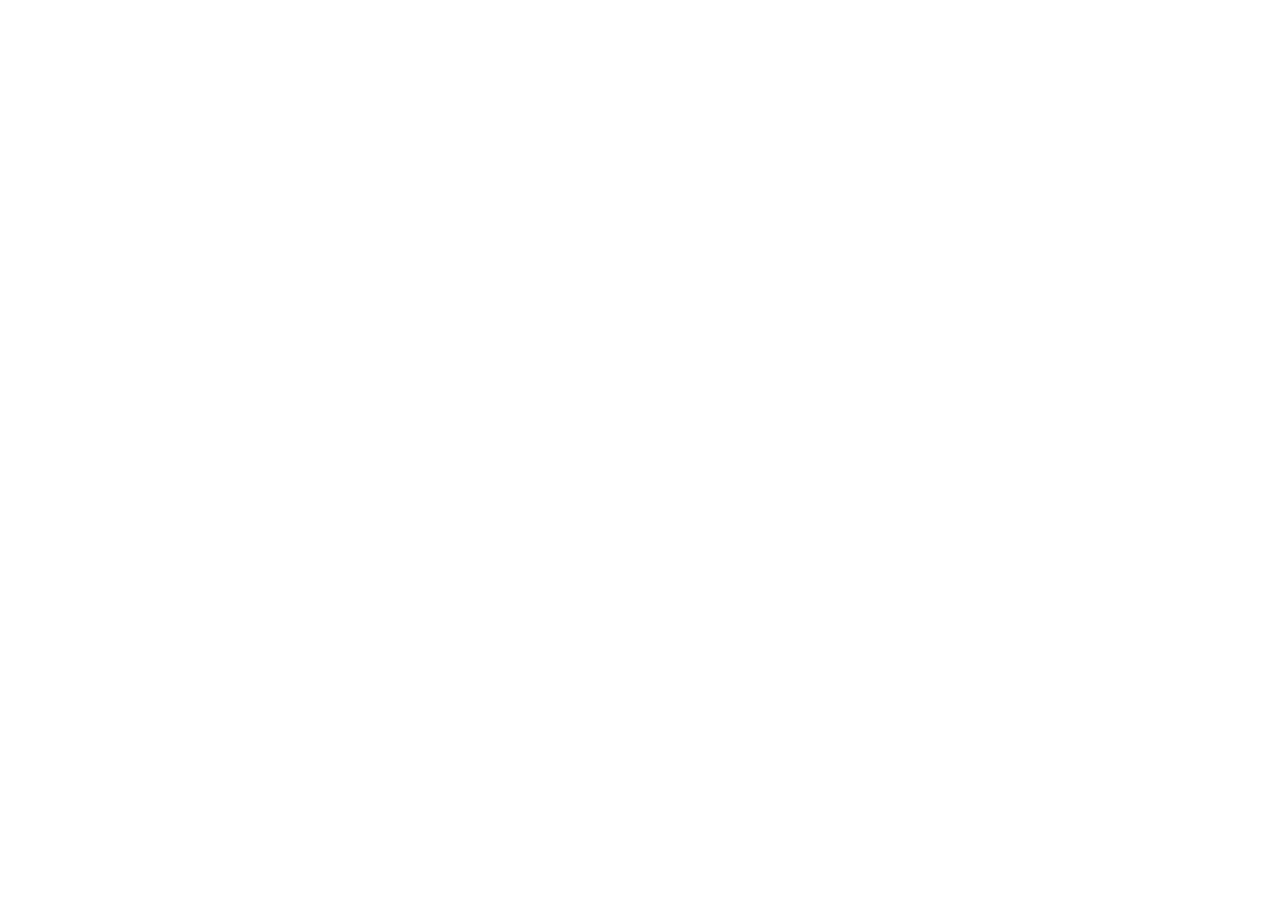
==== pages/bariloche.html @ e5f4a1b4 "se creo la pagina de bariloche" ====
<!DOCTYPE html>
<html lang="en">
<head>
    <meta charset="UTF-8">
    <meta name="viewport" content="width=device-width, initial-scale=1.0">
    <link rel="stylesheet" href="../css/bootstrap.min.css" />
    <link rel="stylesheet" href="../css/style.css" />
    <title>Destinos Turísticos</title>
</head>
<body>
    <main>
        <section class="container" style="width: 90%; max-width: 1200px">

        </section>
    </main>
</body>
</html>
---- css/style.css ----
@import url('https://fonts.googleapis.com/css2?family=Josefin+Sans:ital,wght@0,100..700;1,100..700&display=swap');

* {
    font-family: "Josefin Sans", sans-serif;
    font-optical-sizing: auto;
}

:root {
    --color-principal: #DDA15E;
    --color-acento: #00878A;
    --color-llamado-accion: #E65F19;
    --color-fondo: #FBF7EE;
}

.fondo {
    background-image: url('../img/fondo.png');
    background-size: cover;
    background-position: center;
    background-repeat: no-repeat;
    background-attachment: fixed;
}

.card-glass {
    background-color: rgba(255, 255, 255, 0.93) !important;
    backdrop-filter: blur(8px);
}

.zoom-img {
    transition: transform 0.4s ease-in-out;
}
.zoom-img:hover {
    transform: scale(1.07);
}

.card-hover {
    transition: transform 0.3s cubic-bezier(0.25, 0.8, 0.25, 1), box-shadow 0.3s ease;
}
.card-hover:hover {
    transform: translateY(-5px);
    box-shadow: 0 12px 24px rgba(0, 0, 0, 0.15) !important;
}

.btn[style*="background-color: #008080"]:hover {
    background-color: #e65c00 !important;
}

.ad-hover {
    transition: transform 0.3s ease, filter 0.3s ease;
}
.ad-hover:hover {
    transform: scale(1.03);
    filter: contrast(1.08) brightness(1.03);
}
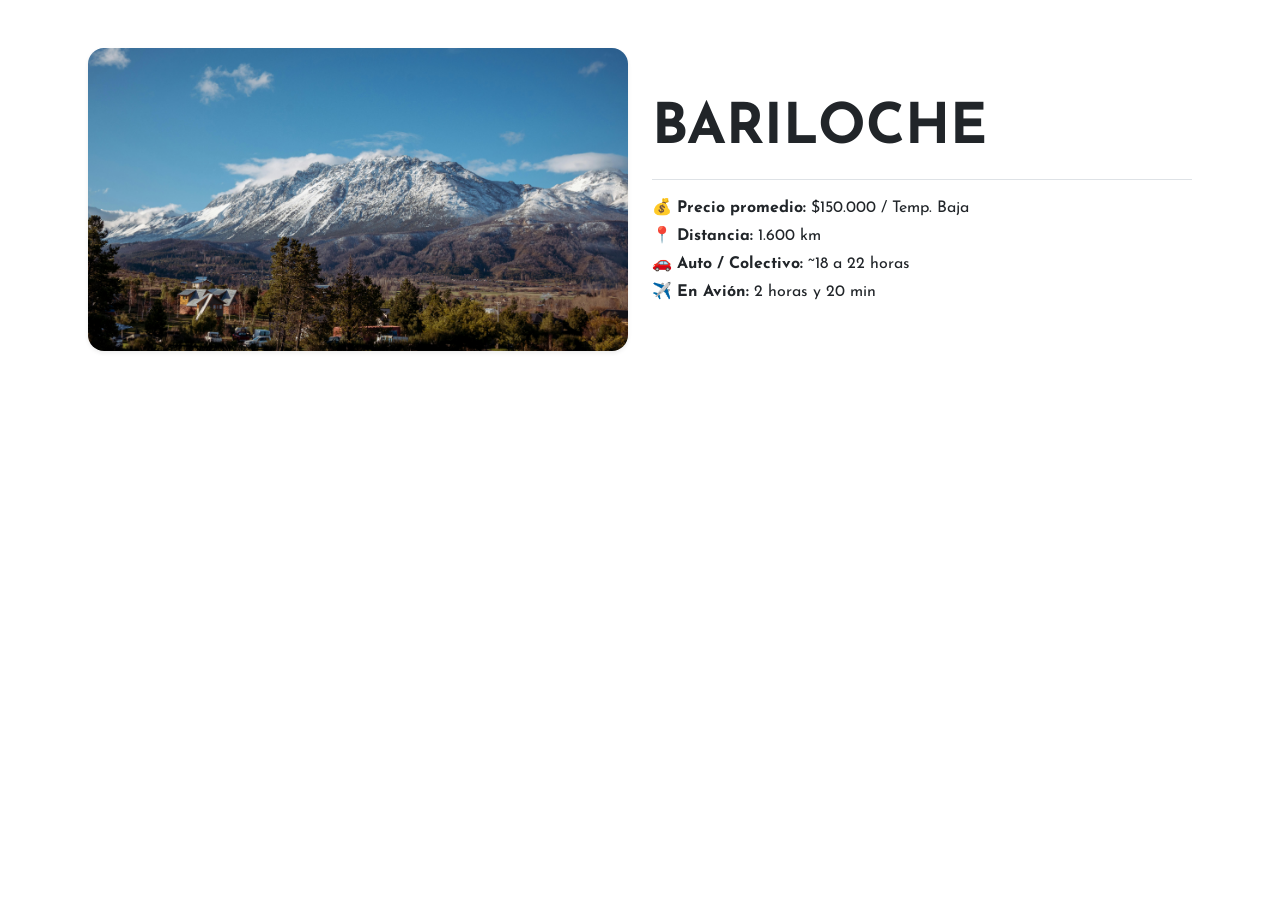
==== commit 061ecf86: "se hizo la seccion con informacion general de bariloche" ====
--- a/pages/bariloche.html
+++ b/pages/bariloche.html
@@ -1,17 +1,40 @@
-<!DOCTYPE html>
+<!doctype html>
 <html lang="en">
-<head>
-    <meta charset="UTF-8">
-    <meta name="viewport" content="width=device-width, initial-scale=1.0">
+  <head>
+    <meta charset="UTF-8" />
+    <meta name="viewport" content="width=device-width, initial-scale=1.0" />
     <link rel="stylesheet" href="../css/bootstrap.min.css" />
     <link rel="stylesheet" href="../css/style.css" />
     <title>Destinos Turísticos</title>
-</head>
-<body>
+  </head>
+  <body>
     <main>
-        <section class="container" style="width: 90%; max-width: 1200px">
-
-        </section>
+      <section class="container" style="width: 90%; max-width: 1200px">
+        <div class="header-box row align-items-center g-4 mx-0 mb-5 mt-4">
+          <div class="col-md-6">
+            <img
+              src="../img/bariloche.jpg.jpeg"
+              alt="Bariloche"
+              class="mockup-img w-100 rounded-4 shadow-sm"
+            />
+          </div>
+          <div class="col-md-6 text-center text-md-start">
+            <h3 class="display-4 fw-bold text-uppercase tracking-wide">
+              Bariloche
+            </h3>
+            <div class="info-datos mt-3 pt-3 border-top">
+              <p class="mb-1">
+                <strong>💰 Precio promedio:</strong> $150.000 / Temp. Baja
+              </p>
+              <p class="mb-1"><strong>📍 Distancia:</strong> 1.600 km</p>
+              <p class="mb-1">
+                <strong>🚗 Auto / Colectivo:</strong> ~18 a 22 horas
+              </p>
+              <p class="mb-0"><strong>✈️ En Avión:</strong> 2 horas y 20 min</p>
+            </div>
+          </div>
+        </div>
+      </section>
     </main>
-</body>
-</html>+  </body>
+</html>
--- a/css/style.css
+++ b/css/style.css
@@ -1,54 +1,64 @@
-@import url('https://fonts.googleapis.com/css2?family=Josefin+Sans:ital,wght@0,100..700;1,100..700&display=swap');
+@import url("https://fonts.googleapis.com/css2?family=Josefin+Sans:ital,wght@0,100..700;1,100..700&display=swap");
 
 * {
-    font-family: "Josefin Sans", sans-serif;
-    font-optical-sizing: auto;
+  font-family: "Josefin Sans", sans-serif;
+  font-optical-sizing: auto;
 }
 
 :root {
-    --color-principal: #DDA15E;
-    --color-acento: #00878A;
-    --color-llamado-accion: #E65F19;
-    --color-fondo: #FBF7EE;
+  --color-principal: #dda15e;
+  --color-acento: #00878a;
+  --color-llamado-accion: #e65f19;
+  --color-fondo: #fbf7ee;
 }
 
 .fondo {
-    background-image: url('../img/fondo.png');
-    background-size: cover;
-    background-position: center;
-    background-repeat: no-repeat;
-    background-attachment: fixed;
+  background-image: url("../img/fondo.png");
+  background-size: cover;
+  background-position: center;
+  background-repeat: no-repeat;
+  background-attachment: fixed;
 }
 
 .card-glass {
-    background-color: rgba(255, 255, 255, 0.93) !important;
-    backdrop-filter: blur(8px);
+  background-color: rgba(255, 255, 255, 0.93) !important;
+  backdrop-filter: blur(8px);
 }
 
 .zoom-img {
-    transition: transform 0.4s ease-in-out;
+  transition: transform 0.4s ease-in-out;
 }
 .zoom-img:hover {
-    transform: scale(1.07);
+  transform: scale(1.07);
 }
 
 .card-hover {
-    transition: transform 0.3s cubic-bezier(0.25, 0.8, 0.25, 1), box-shadow 0.3s ease;
+  transition:
+    transform 0.3s cubic-bezier(0.25, 0.8, 0.25, 1),
+    box-shadow 0.3s ease;
 }
 .card-hover:hover {
-    transform: translateY(-5px);
-    box-shadow: 0 12px 24px rgba(0, 0, 0, 0.15) !important;
+  transform: translateY(-5px);
+  box-shadow: 0 12px 24px rgba(0, 0, 0, 0.15) !important;
 }
 
 .btn[style*="background-color: #008080"]:hover {
-    background-color: #e65c00 !important;
+  background-color: #e65c00 !important;
 }
 
 .ad-hover {
-    transition: transform 0.3s ease, filter 0.3s ease;
+  transition:
+    transform 0.3s ease,
+    filter 0.3s ease;
 }
 .ad-hover:hover {
-    transform: scale(1.03);
-    filter: contrast(1.08) brightness(1.03);
+  transform: scale(1.03);
+  filter: contrast(1.08) brightness(1.03);
 }
 
+.tamaño-imagen-1 {
+  img {
+    width: 500px;
+    height: 500px;
+  }
+}
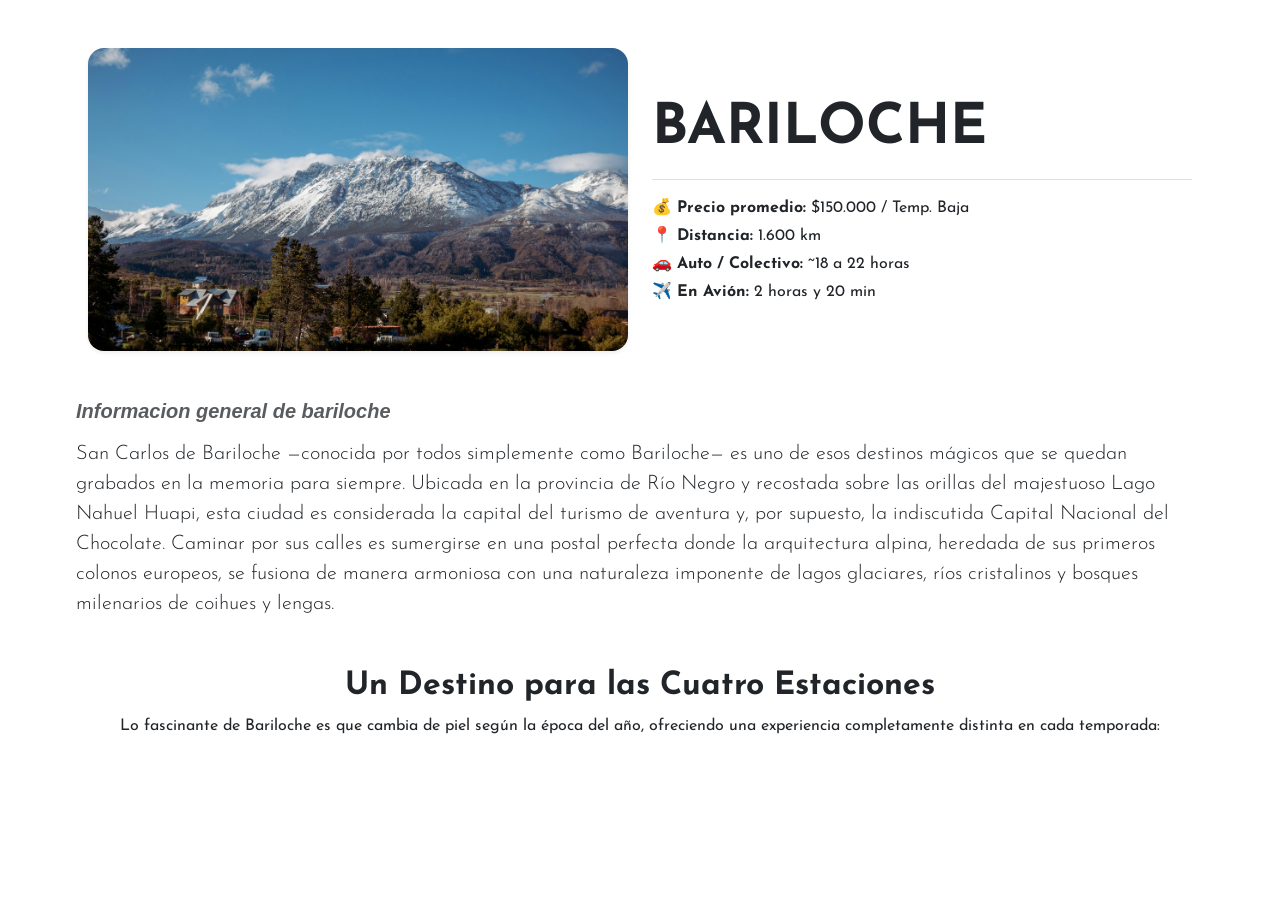
==== commit 719f24f1: "se puso un parrafo con info mas detallada de bariloche y el texto del titulo UN DESTINO PARA LAS CUA" ====
--- a/pages/bariloche.html
+++ b/pages/bariloche.html
@@ -34,6 +34,36 @@
             </div>
           </div>
         </div>
+         <div class="mb-5">
+          <div>
+            <h2 class="h5 fw-bold text-muted mb-3" style="font-style: italic">
+              Informacion general de bariloche
+            </h2>
+            <p class="lead">
+              San Carlos de Bariloche —conocida por todos simplemente como
+              Bariloche— es uno de esos destinos mágicos que se quedan grabados en
+              la memoria para siempre. Ubicada en la provincia de Río Negro y
+              recostada sobre las orillas del majestuoso Lago Nahuel Huapi, esta
+              ciudad es considerada la capital del turismo de aventura y, por
+              supuesto, la indiscutida Capital Nacional del Chocolate. Caminar por
+              sus calles es sumergirse en una postal perfecta donde la
+              arquitectura alpina, heredada de sus primeros colonos europeos, se
+              fusiona de manera armoniosa con una naturaleza imponente de lagos
+              glaciares, ríos cristalinos y bosques milenarios de coihues y
+              lengas.
+            </p>
+          </div>
+          <div class="text-center mt-5 mb-4">
+            <h2>
+              <strong>Un Destino para las Cuatro Estaciones</strong>
+            </h2>
+            <p>
+              Lo fascinante de Bariloche es que cambia de piel según la época del
+              año, ofreciendo una experiencia completamente distinta en cada
+              temporada:
+            </p>
+          </div>
+        </div>
       </section>
     </main>
   </body>
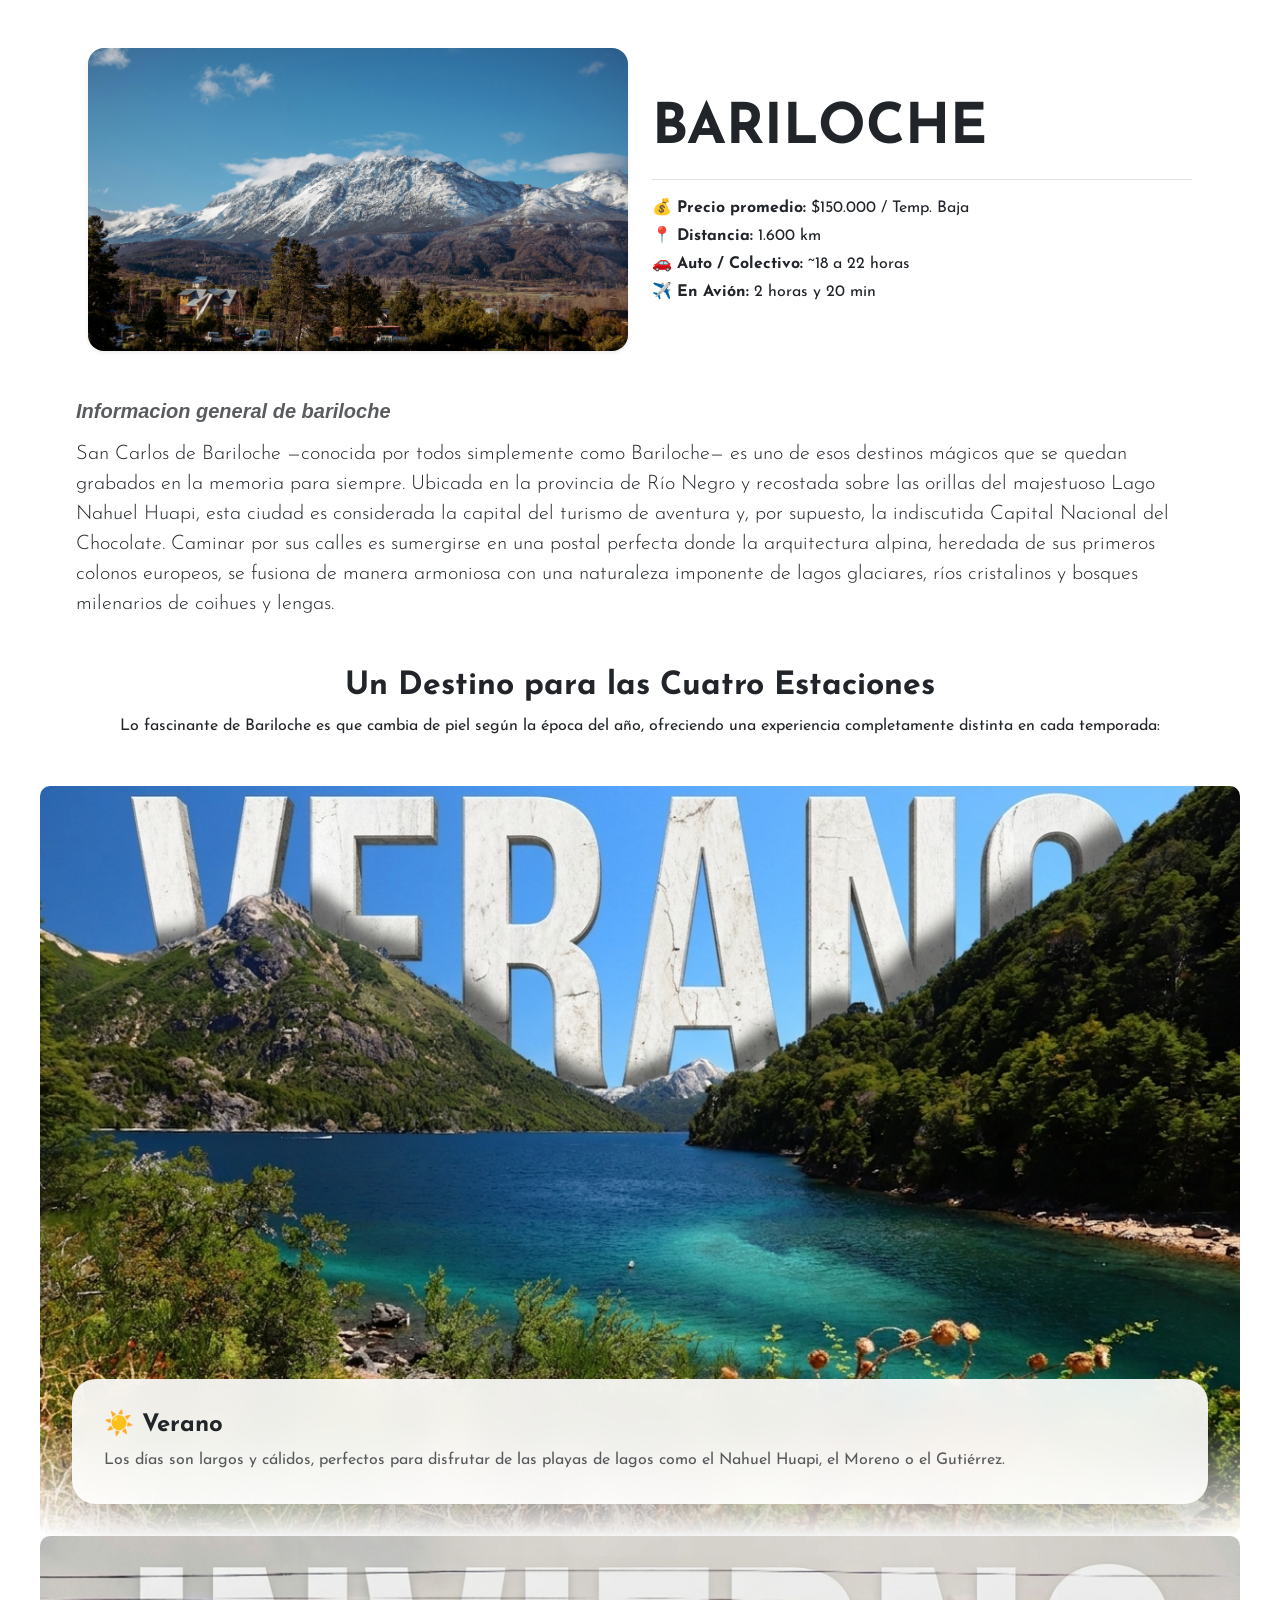
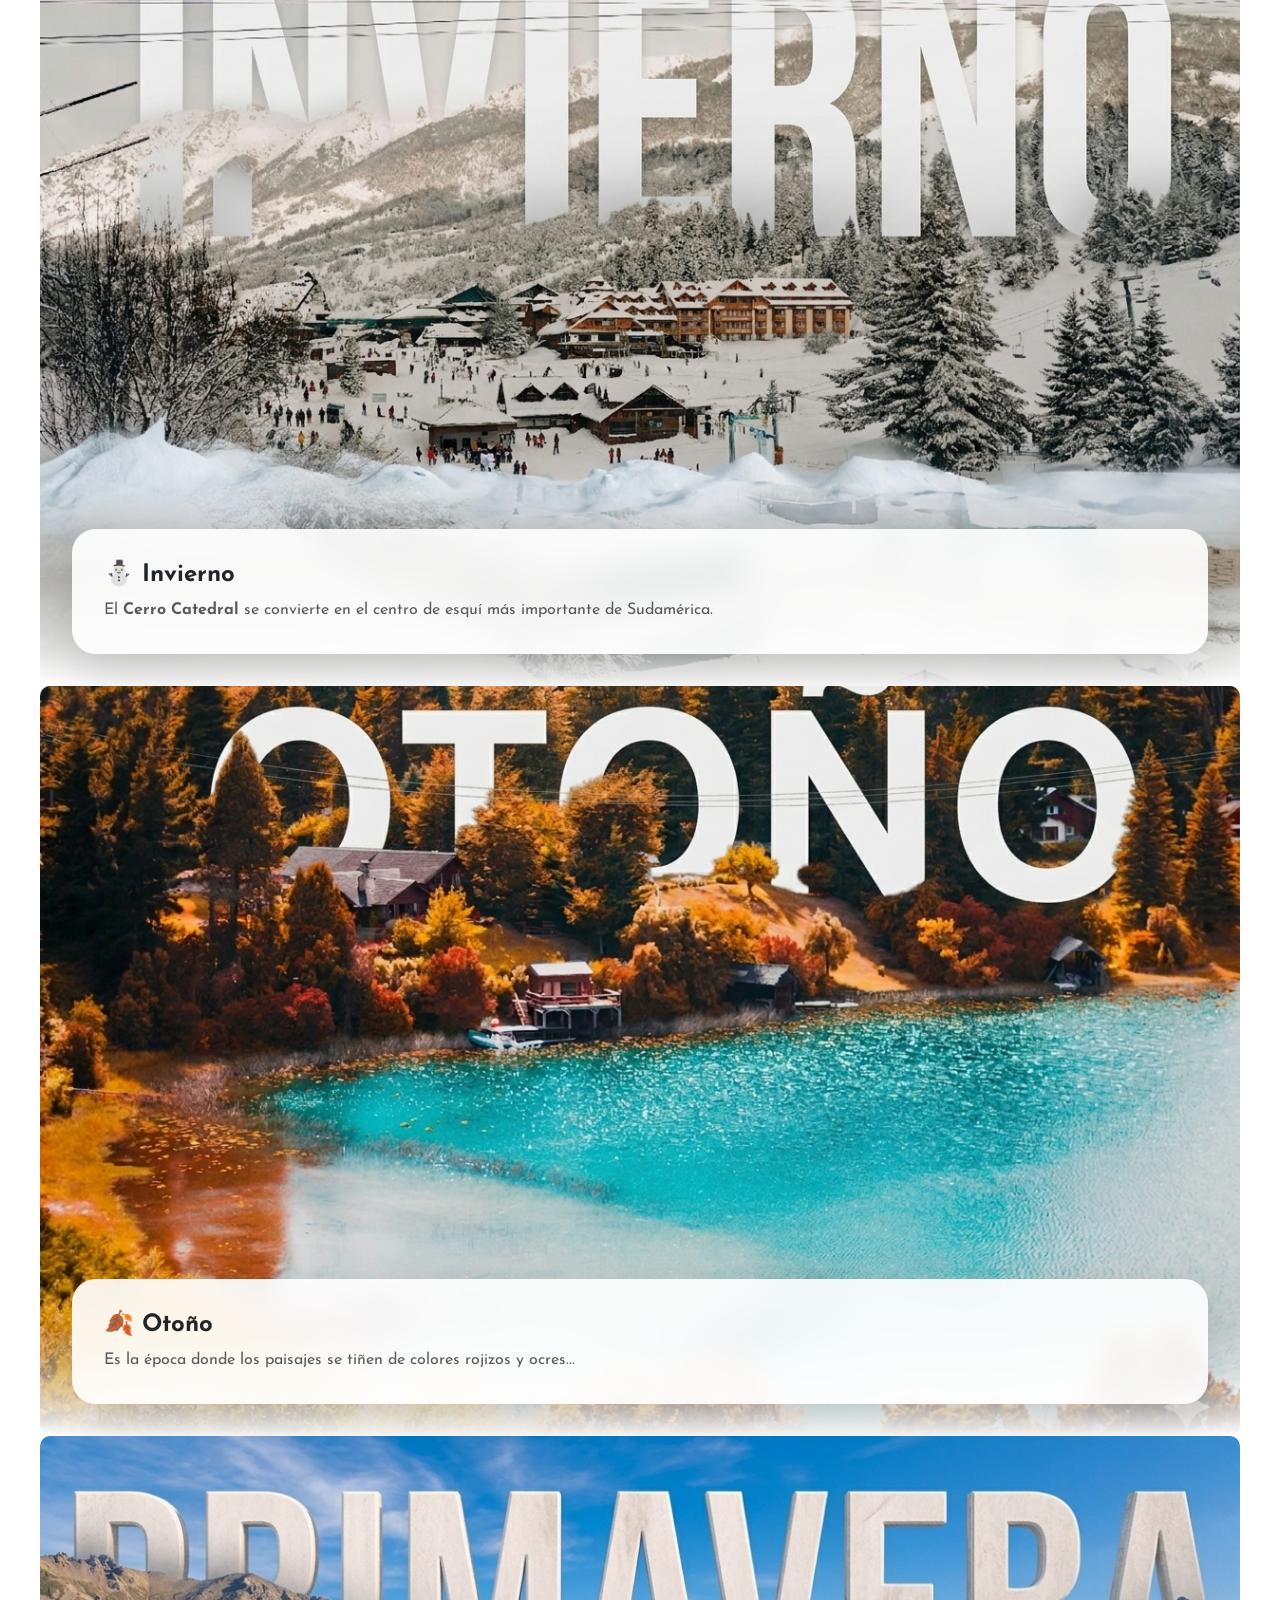
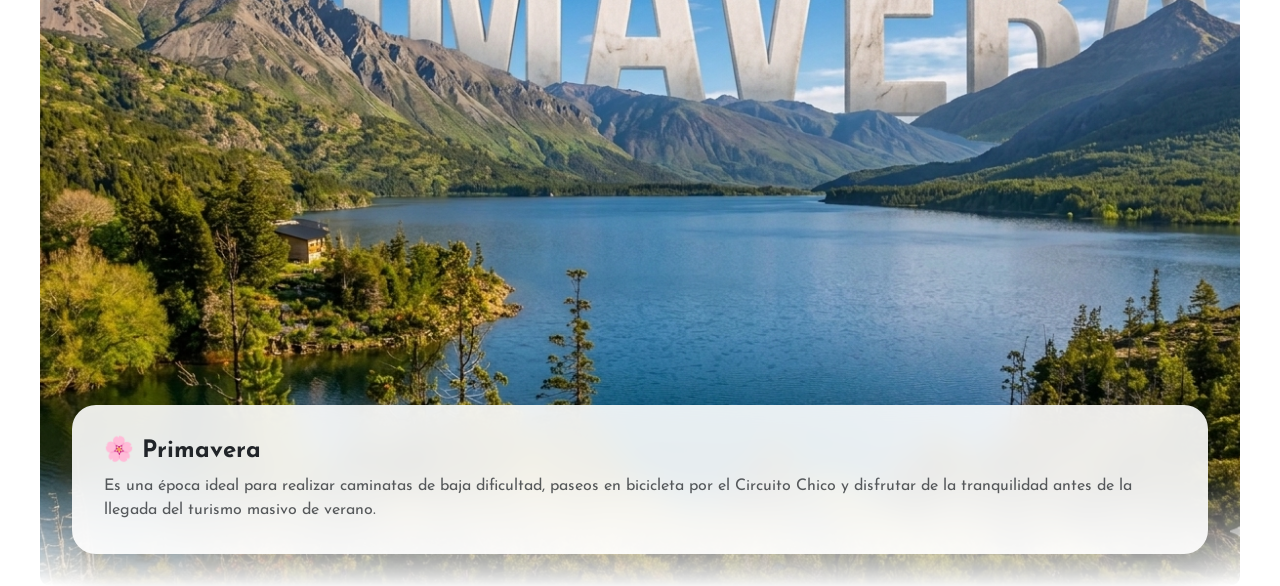
==== commit dfdf44a0: "se pusieron las imagenes y las cards informativas de cada estacion" ====
--- a/pages/bariloche.html
+++ b/pages/bariloche.html
@@ -34,19 +34,19 @@
             </div>
           </div>
         </div>
-         <div class="mb-5">
+        <div class="mb-5">
           <div>
             <h2 class="h5 fw-bold text-muted mb-3" style="font-style: italic">
               Informacion general de bariloche
             </h2>
             <p class="lead">
               San Carlos de Bariloche —conocida por todos simplemente como
-              Bariloche— es uno de esos destinos mágicos que se quedan grabados en
-              la memoria para siempre. Ubicada en la provincia de Río Negro y
+              Bariloche— es uno de esos destinos mágicos que se quedan grabados
+              en la memoria para siempre. Ubicada en la provincia de Río Negro y
               recostada sobre las orillas del majestuoso Lago Nahuel Huapi, esta
               ciudad es considerada la capital del turismo de aventura y, por
-              supuesto, la indiscutida Capital Nacional del Chocolate. Caminar por
-              sus calles es sumergirse en una postal perfecta donde la
+              supuesto, la indiscutida Capital Nacional del Chocolate. Caminar
+              por sus calles es sumergirse en una postal perfecta donde la
               arquitectura alpina, heredada de sus primeros colonos europeos, se
               fusiona de manera armoniosa con una naturaleza imponente de lagos
               glaciares, ríos cristalinos y bosques milenarios de coihues y
@@ -58,13 +58,93 @@
               <strong>Un Destino para las Cuatro Estaciones</strong>
             </h2>
             <p>
-              Lo fascinante de Bariloche es que cambia de piel según la época del
-              año, ofreciendo una experiencia completamente distinta en cada
+              Lo fascinante de Bariloche es que cambia de piel según la época
+              del año, ofreciendo una experiencia completamente distinta en cada
               temporada:
             </p>
           </div>
         </div>
       </section>
+      <div class="estacion-wrapper">
+        <picture>
+          <source media="(min-width: 768px)" srcset="../img/verano.png" />
+
+          <img
+            src="../img/verano-cel.jpg"
+            alt="verano en bariloche"
+            class="estacion-img"
+          />
+        </picture>
+
+        <div class="estacion-card shadow-lg">
+          <h4 class="fw-bold mb-2">☀️ Verano</h4>
+          <p class="mb-0 text-muted">
+            Los días son largos y cálidos, perfectos para disfrutar de las
+                playas de lagos como el Nahuel Huapi, el Moreno o el Gutiérrez.
+          </p>
+        </div>
+      </div>
+      <div class="estacion-wrapper">
+        <picture>
+          <source media="(min-width: 768px)" srcset="../img/invierno.png" />
+
+          <img
+            src="../img/invierno-cel.jpg"
+            alt="Invierno en Bariloche"
+            class="estacion-img"
+          />
+        </picture>
+
+        <div class="estacion-card shadow-lg">
+          <h4 class="fw-bold mb-2">⛄ Invierno</h4>
+          <p class="mb-0 text-muted">
+            El
+            <strong>Cerro Catedral</strong> se convierte en el centro de esquí
+            más importante de Sudamérica.
+          </p>
+        </div>
+      </div>
+      <div class="estacion-wrapper">
+        <picture>
+          <!-- Corregido a .jpg -->
+          <source media="(min-width: 768px)" srcset="../img/otoño.png" />
+
+          <!-- Corregido el nombre del archivo y la extensión a .jpg -->
+          <img
+            src="../img/otoño-cel.jpg"
+            alt="Otoño en Bariloche"
+            class="estacion-img"
+          />
+        </picture>
+
+        <div class="estacion-card shadow-lg">
+          <h4 class="fw-bold mb-2">🍂 Otoño</h4>
+          <p class="mb-0 text-muted">
+            Es la época donde los paisajes se tiñen de colores rojizos y
+            ocres...
+          </p>
+        </div>
+      </div>
+      <div class="estacion-wrapper">
+        <picture>
+          <source media="(min-width: 768px)" srcset="../img/primavera.png" />
+          <img
+            src="../img/primavera.png"
+            alt="primavera en bariloche"
+            class="estacion-img"
+          />
+        </picture>
+
+        <div class="estacion-card shadow-lg">
+          <h4 class="fw-bold mb-2">🌸 Primavera</h4>
+          <p class="mb-0 text-muted">
+            Es una época ideal para
+                realizar caminatas de baja dificultad, paseos en bicicleta por
+                el Circuito Chico y disfrutar de la tranquilidad antes de la
+                llegada del turismo masivo de verano.
+          </p>
+        </div>
+      </div>
     </main>
   </body>
 </html>
--- a/css/style.css
+++ b/css/style.css
@@ -12,53 +12,76 @@
   --color-fondo: #fbf7ee;
 }
 
-.fondo {
-  background-image: url("../img/fondo.png");
-  background-size: cover;
-  background-position: center;
-  background-repeat: no-repeat;
-  background-attachment: fixed;
+/* ... (Tus clases .fondo, .card-glass, .zoom-img, .card-hover, etc. se mantienen igual) ... */
+
+.estacion-wrapper {
+  position: relative;
+  width: 100%;
+  margin-bottom: 0; /* Sin espacio entre bloques */
+  overflow: hidden;
+  border-radius: 0; 
 }
 
-.card-glass {
-  background-color: rgba(255, 255, 255, 0.93) !important;
-  backdrop-filter: blur(8px);
+.estacion-img {
+  width: 100%;
+  display: block;
+  object-fit: cover;
+  object-position: center;
+  min-height: 400px;
+  /* Efecto de difuminado */
+  mask-image: linear-gradient(to bottom, black 85%, transparent 100%);
+  -webkit-mask-image: linear-gradient(to bottom, black 85%, transparent 100%);
 }
 
-.zoom-img {
-  transition: transform 0.4s ease-in-out;
+.estacion-card {
+  position: absolute;
+  bottom: 2rem;
+  right: 2rem;
+  padding: 2rem;
+  background-color: rgba(255, 255, 255, 0.9);
+  backdrop-filter: blur(15px);
+  border-radius: 1.5rem;
+  width: 85%;
+  max-width: 400px;
+  transition: transform 0.3s ease;
+  z-index: 10;
 }
-.zoom-img:hover {
-  transform: scale(1.07);
+/* 1. MÓVILES: Hasta 767px */
+@media (max-width: 767px) {
+  /* Estilos para celulares */
+
 }
 
-.card-hover {
-  transition:
-    transform 0.3s cubic-bezier(0.25, 0.8, 0.25, 1),
-    box-shadow 0.3s ease;
-}
-.card-hover:hover {
-  transform: translateY(-5px);
-  box-shadow: 0 12px 24px rgba(0, 0, 0, 0.15) !important;
+/* 2. TABLETS: De 768px a 1199px */
+@media (min-width: 768px) and (max-width: 1199px) {
+  /* Estilos para tablets */
 }
 
-.btn[style*="background-color: #008080"]:hover {
-  background-color: #e65c00 !important;
-}
+/* 3. GRANDES: De 1200px en adelante */
+@media (min-width: 1200px) {
+  /* 1. Centramos el contenedor principal */
+  .estacion-wrapper {
+    max-width: 1200px; /* Define el ancho máximo deseado */
+    margin: 0 auto 0 auto; /* Esto centra el bloque en la pantalla */
+    border-radius: 10px; /* Bordes redondeados para el contenedor */
+  }
 
-.ad-hover {
-  transition:
-    transform 0.3s ease,
-    filter 0.3s ease;
-}
-.ad-hover:hover {
-  transform: scale(1.03);
-  filter: contrast(1.08) brightness(1.03);
-}
+  /* 2. Ajustamos la imagen para que llene el contenedor centrado */
+  .estacion-img {
+    width: 100%;
+    height: 750px; /* Puedes ajustar esta altura */
+    object-fit: cover;
+    display: block;
+  }
 
-.tamaño-imagen-1 {
-  img {
-    width: 500px;
-    height: 500px;
+  /* 3. Estiramos la tarjeta en la base del contenedor */
+  .estacion-card {
+    position: absolute;
+    bottom: 2rem;
+    left: 2rem;
+    right: 2rem;
+    width: calc(100% - 4rem);
+    max-width: none;
+    margin: 0;
   }
-}
+}
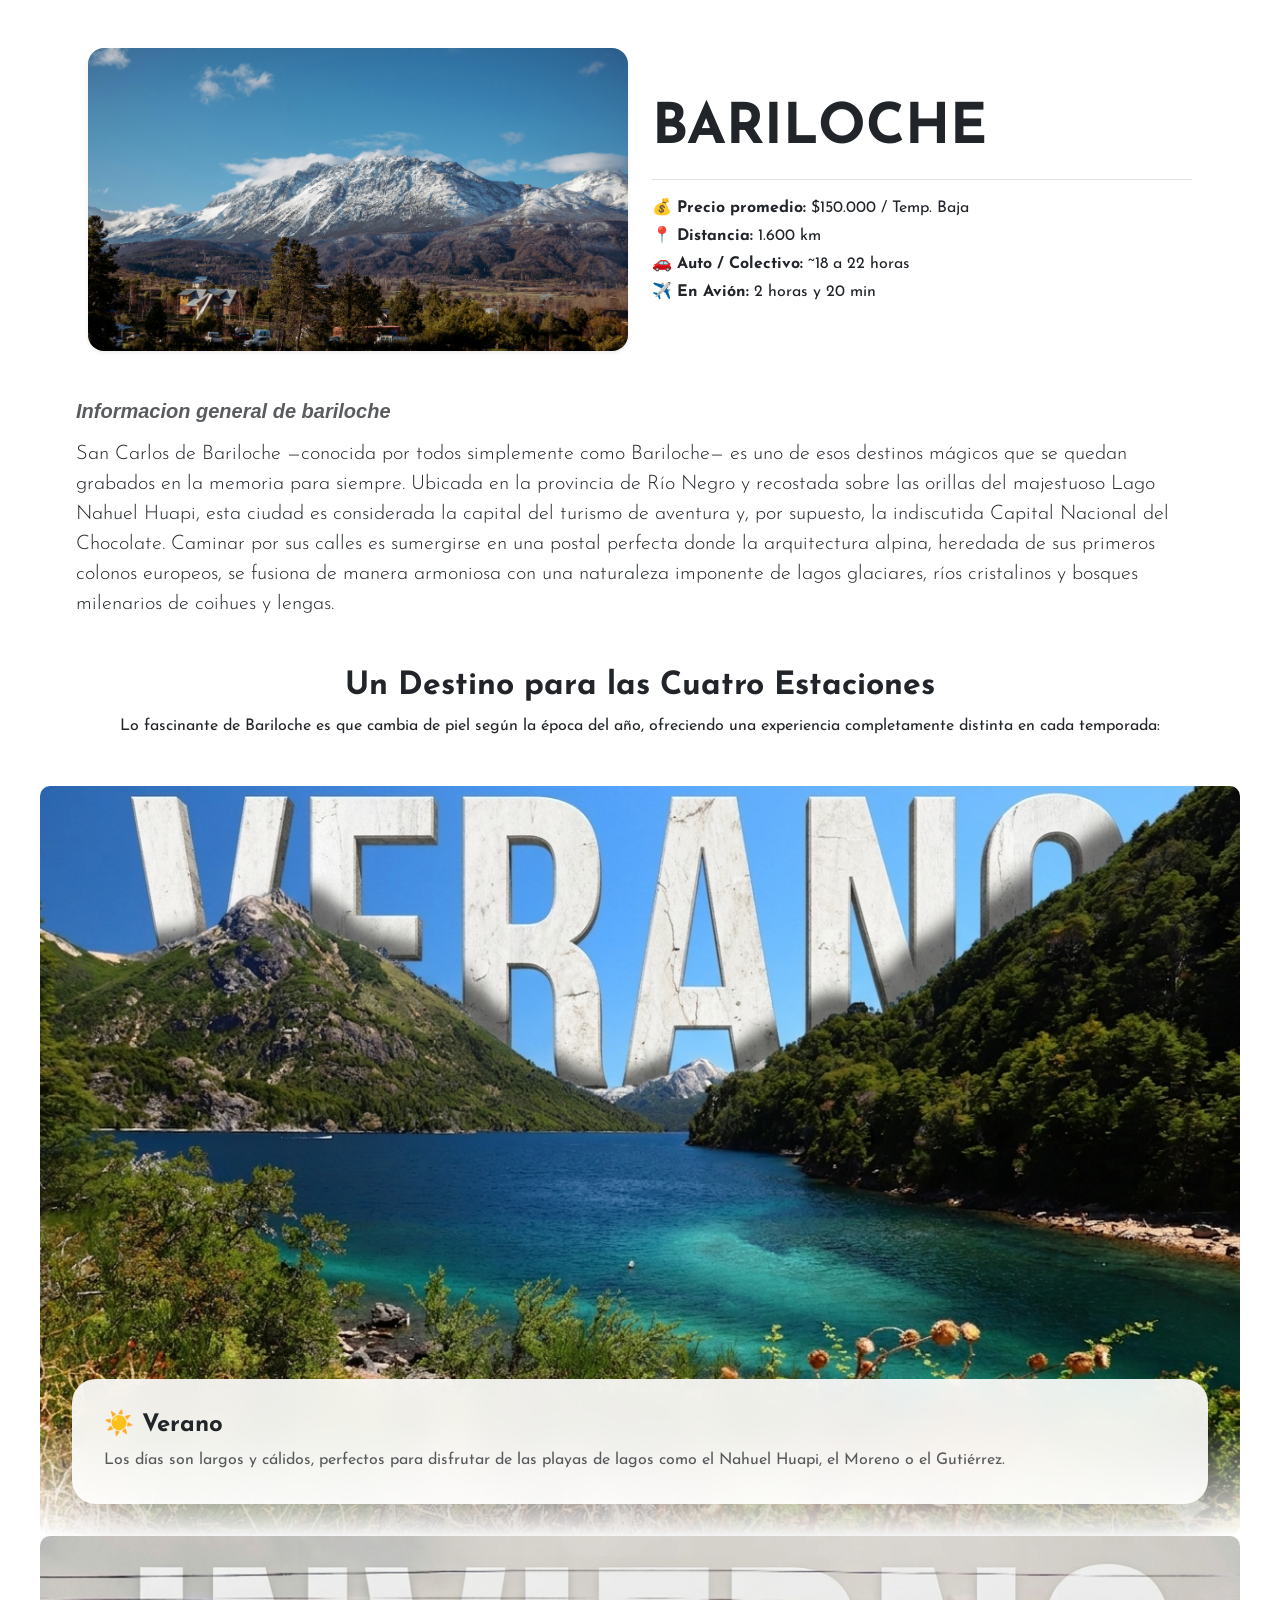
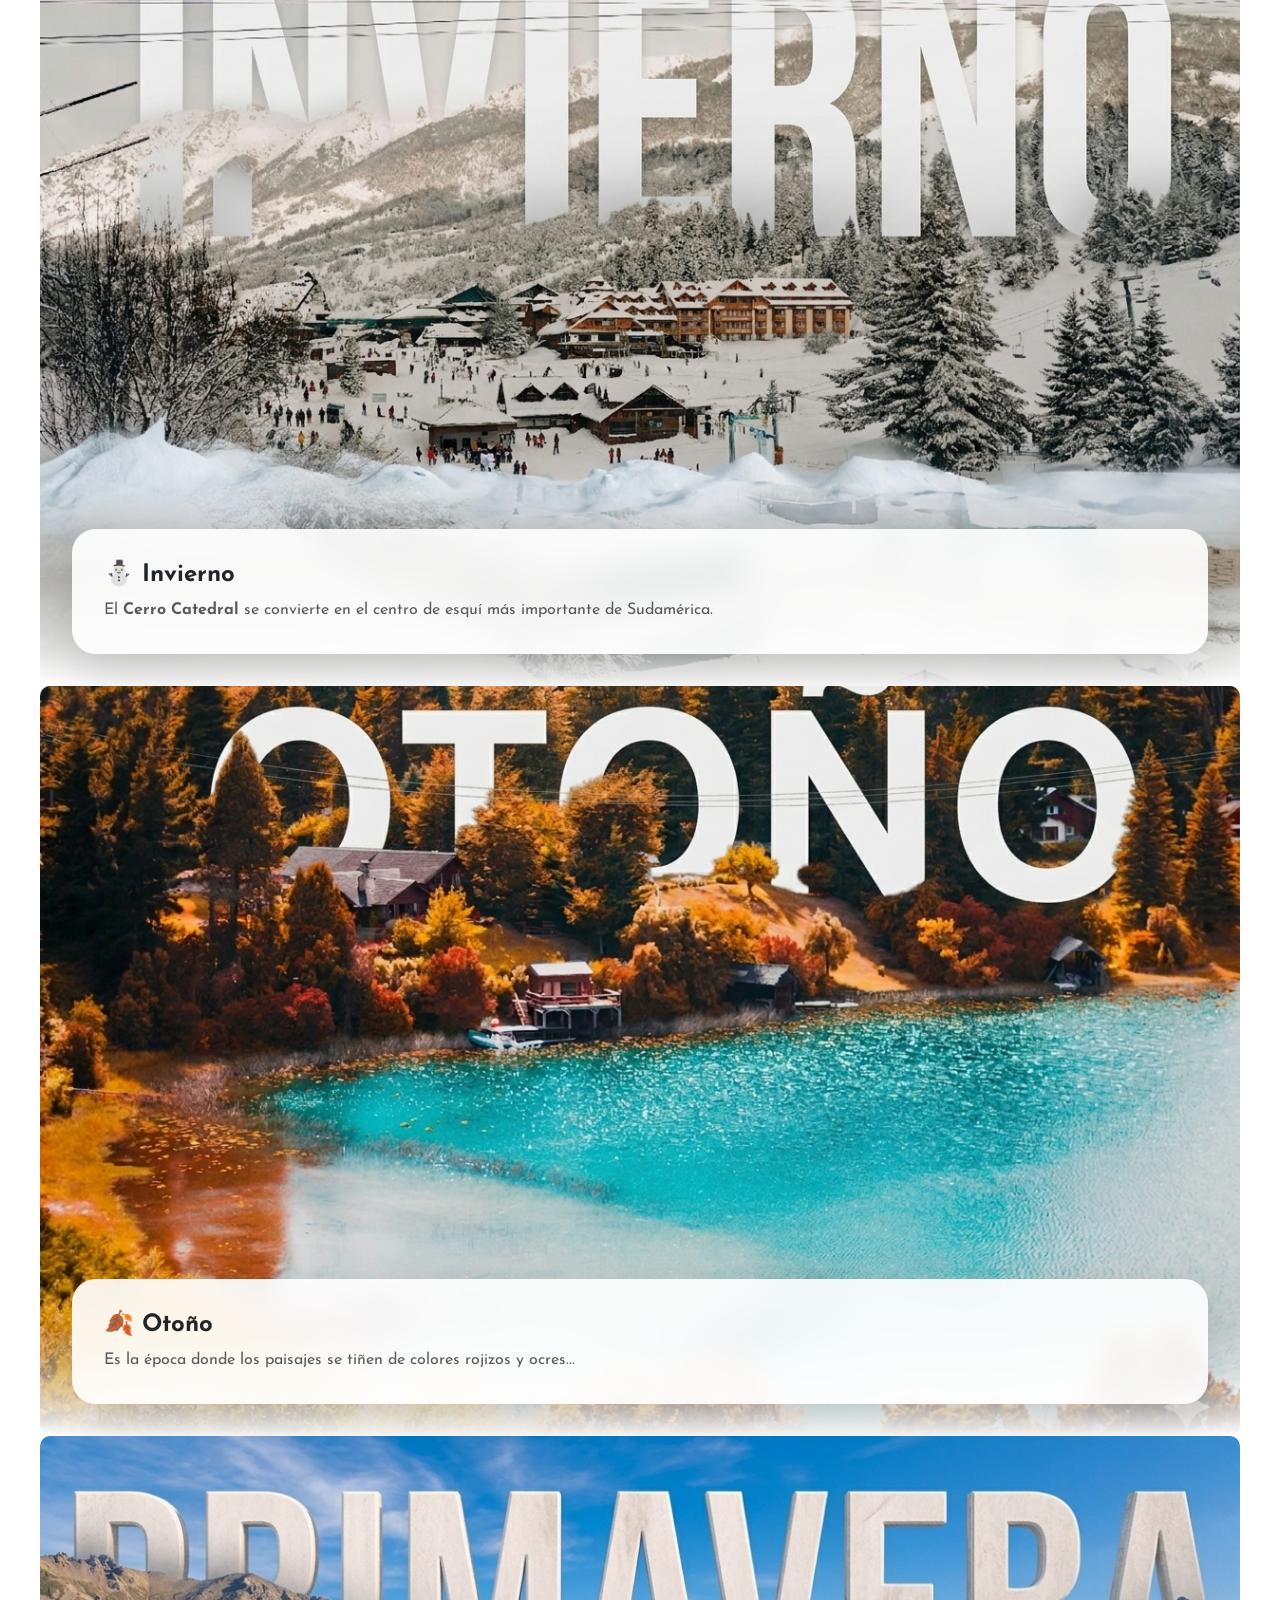
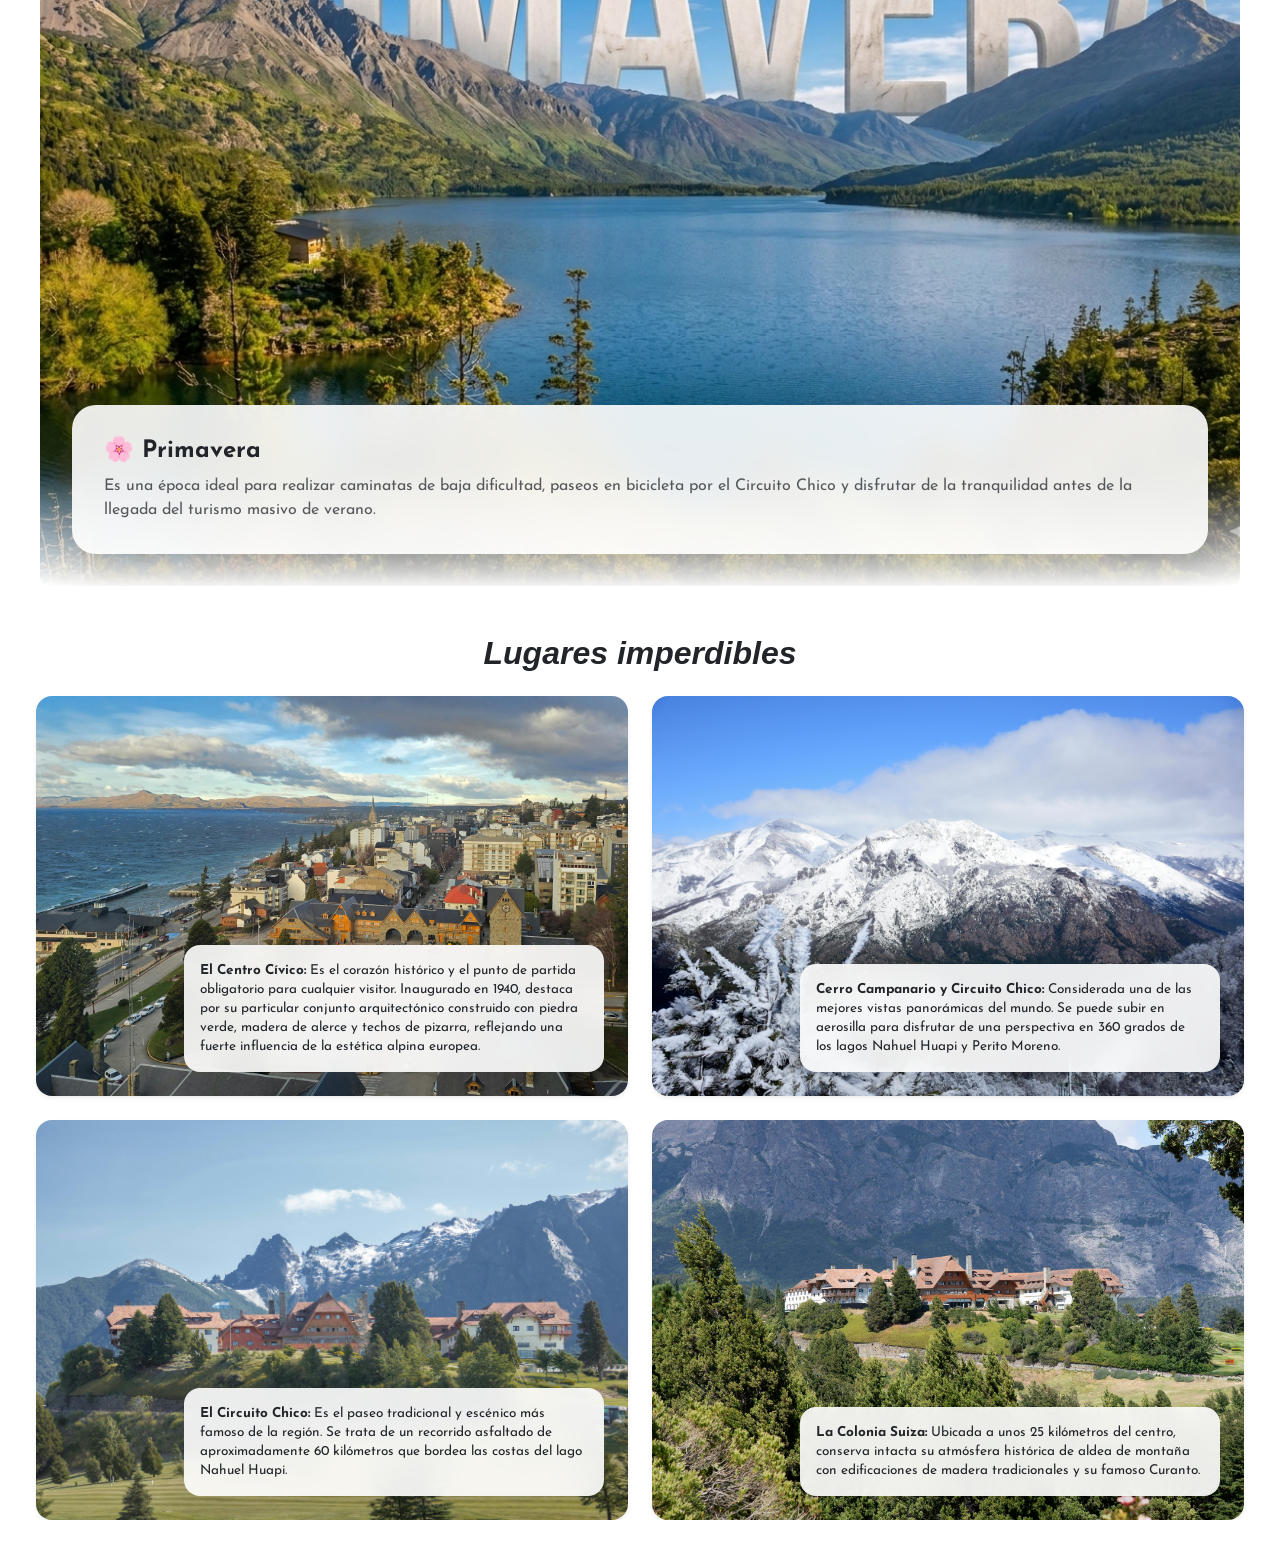
==== commit 229717cc: "se hizo la grilla con los lugares mas visitados" ====
--- a/pages/bariloche.html
+++ b/pages/bariloche.html
@@ -145,6 +145,166 @@
           </p>
         </div>
       </div>
+      <section
+      class="container-fluid px-4 text-center my-5"
+        style="overflow-x: hidden"
+      >
+<h2 class="h2 fw-bold mb-4" style="font-style: italic">
+          Lugares imperdibles
+        </h2>
+        <div class="row row-cols-1 row-cols-md-2 g-4 mx-0">
+          <div class="col">
+            <div
+              class="position-relative w-100 overflow-hidden rounded-4 text-dark shadow-sm"
+              style="min-height: 400px"
+            >
+              <img
+                src="../img/cerro-civico.jpg"
+                alt="Centro Cívico"
+                class="position-absolute top-0 start-0 w-100 h-100"
+                style="object-fit: cover; z-index: 1"
+              />
+              <div
+                class="position-relative w-100 h-100 d-flex align-items-end justify-content-end p-2 p-sm-3"
+                style="z-index: 2; min-height: 400px"
+              >
+                <div
+                  class="p-3 rounded-4 shadow-lg col-12 col-sm-10 col-md-9 m-2 text-start hover-box-flotante"
+                  style="
+                    background-color: rgba(255, 255, 255, 0.9);
+                    backdrop-filter: blur(12px);
+                    -webkit-backdrop-filter: blur(12px);
+                  "
+                >
+                  <p
+                    class="mb-0 small"
+                    style="font-size: 0.85rem; line-height: 1.4"
+                  >
+                    <strong>El Centro Cívico:</strong>
+                    Es el corazón histórico y el punto de partida obligatorio
+                    para cualquier visitor. Inaugurado en 1940, destaca por su
+                    particular conjunto arquitectónico construido con piedra
+                    verde, madera de alerce y techos de pizarra, reflejando una
+                    fuerte influencia de la estética alpina europea.
+                  </p>
+                </div>
+              </div>
+            </div>
+          </div>
+
+          <div class="col">
+            <div
+              class="position-relative w-100 overflow-hidden rounded-4 text-dark shadow-sm"
+              style="min-height: 400px"
+            >
+              <img
+                src="../img/cerro-campanario.jpg"
+                alt="Cerro Campanario"
+                class="position-absolute top-0 start-0 w-100 h-100"
+                style="object-fit: cover; z-index: 1"
+              />
+              <div
+                class="position-relative w-100 h-100 d-flex align-items-end justify-content-end p-2 p-sm-3"
+                style="z-index: 2; min-height: 400px"
+              >
+                <div
+                  class="p-3 rounded-4 shadow-lg col-12 col-sm-10 col-md-9 m-2 text-start hover-box-flotante"
+                  style="
+                    background-color: rgba(255, 255, 255, 0.9);
+                    backdrop-filter: blur(12px);
+                    -webkit-backdrop-filter: blur(12px);
+                  "
+                >
+                  <p
+                    class="mb-0 small"
+                    style="font-size: 0.85rem; line-height: 1.4"
+                  >
+                    <strong>Cerro Campanario y Circuito Chico:</strong>
+                    Considerada una de las mejores vistas panorámicas del mundo.
+                    Se puede subir en aerosilla para disfrutar de una
+                    perspectiva en 360 grados de los lagos Nahuel Huapi y Perito
+                    Moreno.
+                  </p>
+                </div>
+              </div>
+            </div>
+          </div>
+
+          <div class="col">
+            <div
+              class="position-relative w-100 overflow-hidden rounded-4 text-dark shadow-sm"
+              style="min-height: 400px"
+            >
+              <img
+                src="../img/circuito-chico.jpg"
+                alt="Circuito Chico"
+                class="position-absolute top-0 start-0 w-100 h-100"
+                style="object-fit: cover; z-index: 1"
+              />
+              <div
+                class="position-relative w-100 h-100 d-flex align-items-end justify-content-end p-2 p-sm-3"
+                style="z-index: 2; min-height: 400px"
+              >
+                <div
+                  class="p-3 rounded-4 shadow-lg col-12 col-sm-10 col-md-9 m-2 text-start hover-box-flotante"
+                  style="
+                    background-color: rgba(255, 255, 255, 0.9);
+                    backdrop-filter: blur(12px);
+                    -webkit-backdrop-filter: blur(12px);
+                  "
+                >
+                  <p
+                    class="mb-0 small"
+                    style="font-size: 0.85rem; line-height: 1.4"
+                  >
+                    <strong>El Circuito Chico:</strong>
+                    Es el paseo tradicional y escénico más famoso de la región.
+                    Se trata de un recorrido asfaltado de aproximadamente 60
+                    kilómetros que bordea las costas del lago Nahuel Huapi.
+                  </p>
+                </div>
+              </div>
+            </div>
+          </div>
+
+          <div class="col">
+            <div
+              class="position-relative w-100 overflow-hidden rounded-4 text-dark shadow-sm"
+              style="min-height: 400px"
+            >
+              <img
+                src="../img/colonia.jpg"
+                alt="Colonia Suiza"
+                class="position-absolute top-0 start-0 w-100 h-100"
+                style="object-fit: cover; z-index: 1"
+              />
+              <div
+                class="position-relative w-100 h-100 d-flex align-items-end justify-content-end p-2 p-sm-3"
+                style="z-index: 2; min-height: 400px"
+              >
+                <div
+                  class="p-3 rounded-4 shadow-lg col-12 col-sm-10 col-md-9 m-2 text-start hover-box-flotante"
+                  style="
+                    background-color: rgba(255, 255, 255, 0.9);
+                    backdrop-filter: blur(12px);
+                    -webkit-backdrop-filter: blur(12px);
+                  "
+                >
+                  <p
+                    class="mb-0 small"
+                    style="font-size: 0.85rem; line-height: 1.4"
+                  >
+                    <strong>La Colonia Suiza:</strong>
+                    Ubicada a unos 25 kilómetros del centro, conserva intacta su
+                    atmósfera histórica de aldea de montaña con edificaciones de
+                    madera tradicionales y su famoso Curanto.
+                  </p>
+                </div>
+              </div>
+            </div>
+          </div>
+        </div>
+      </section>
     </main>
   </body>
 </html>
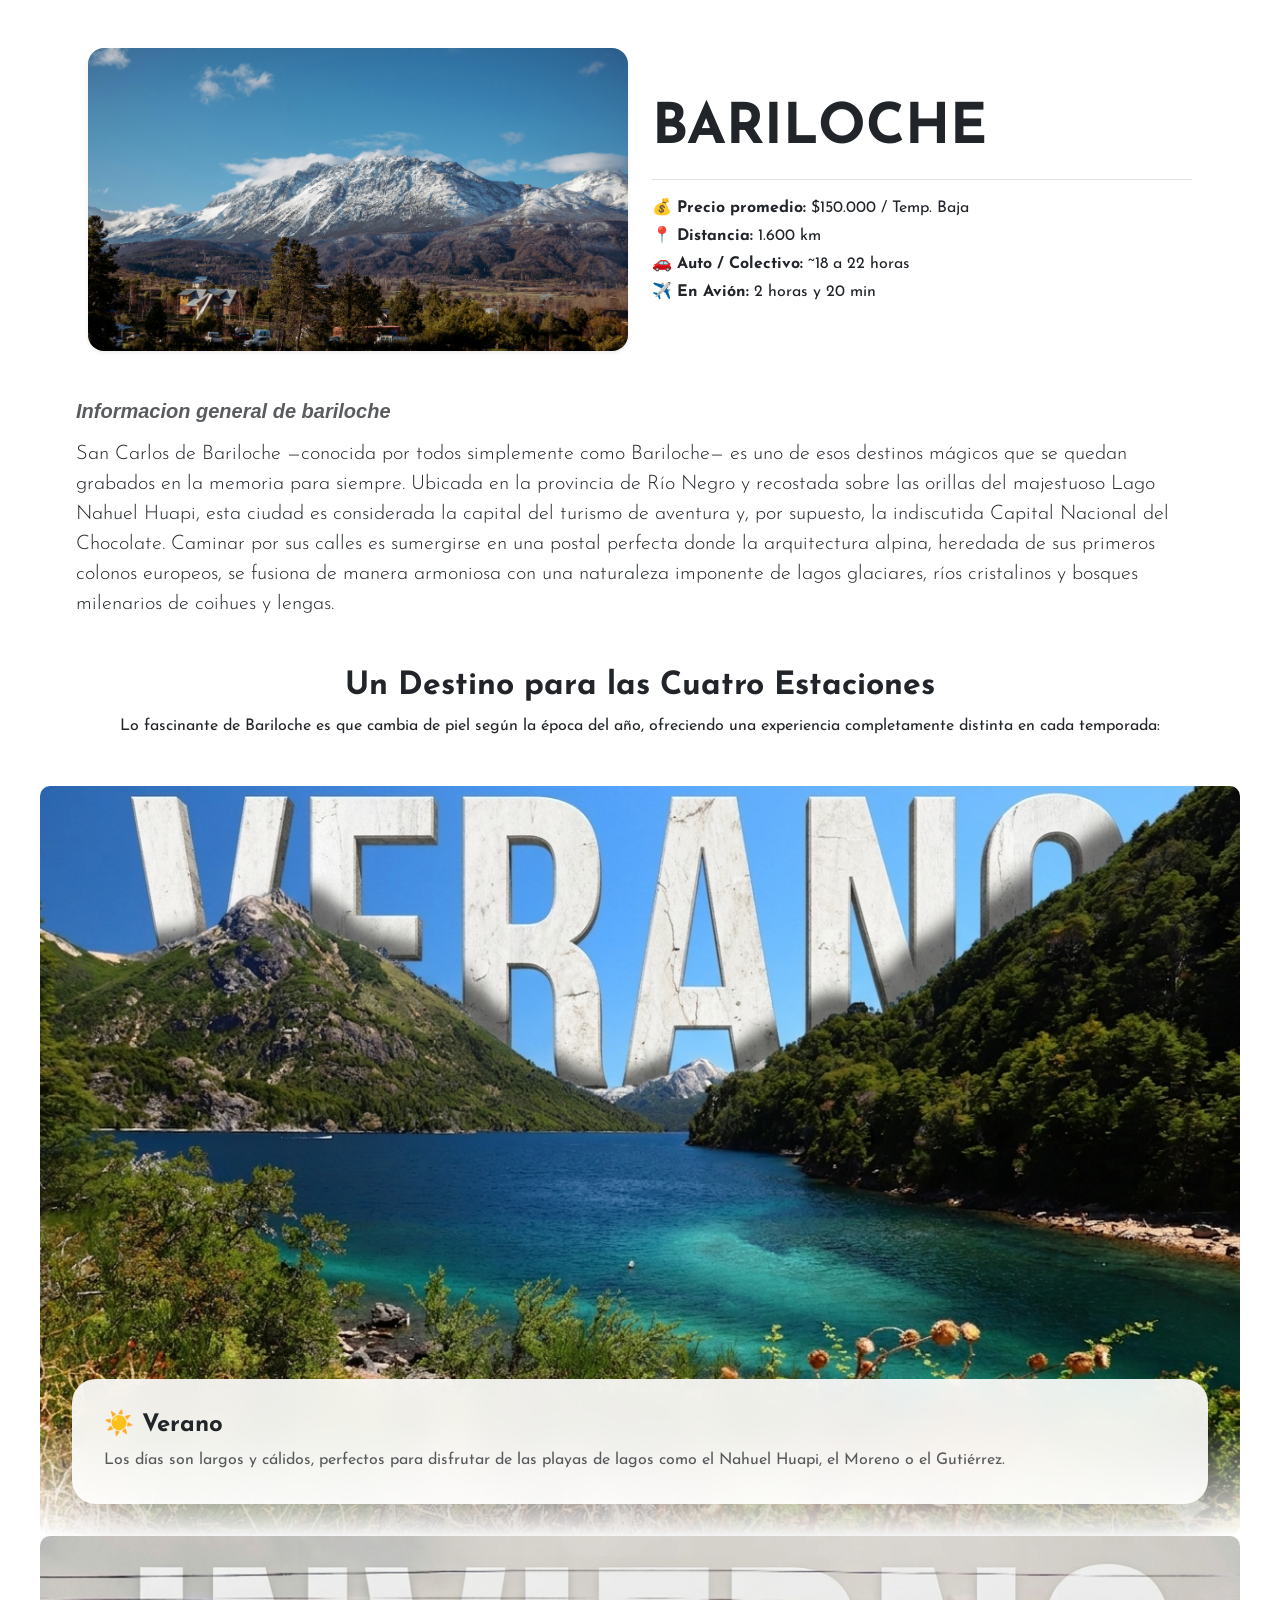
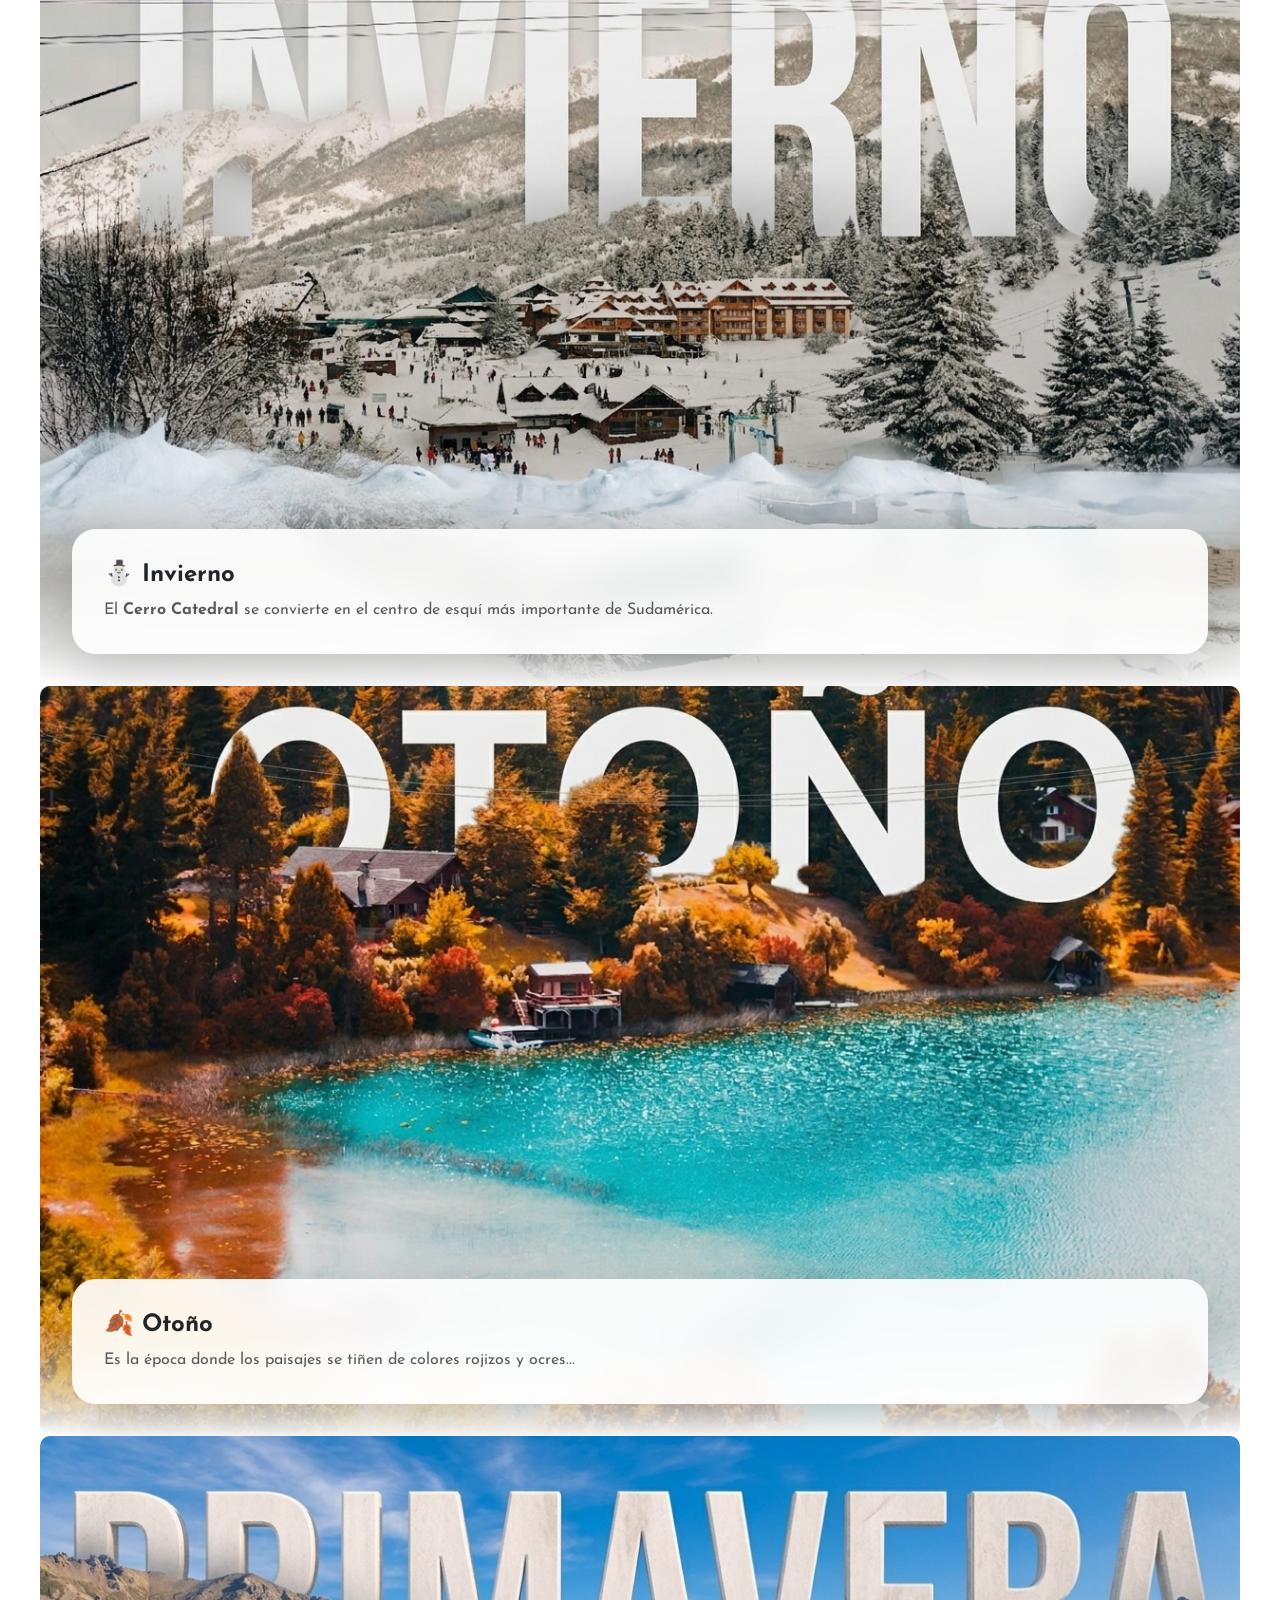
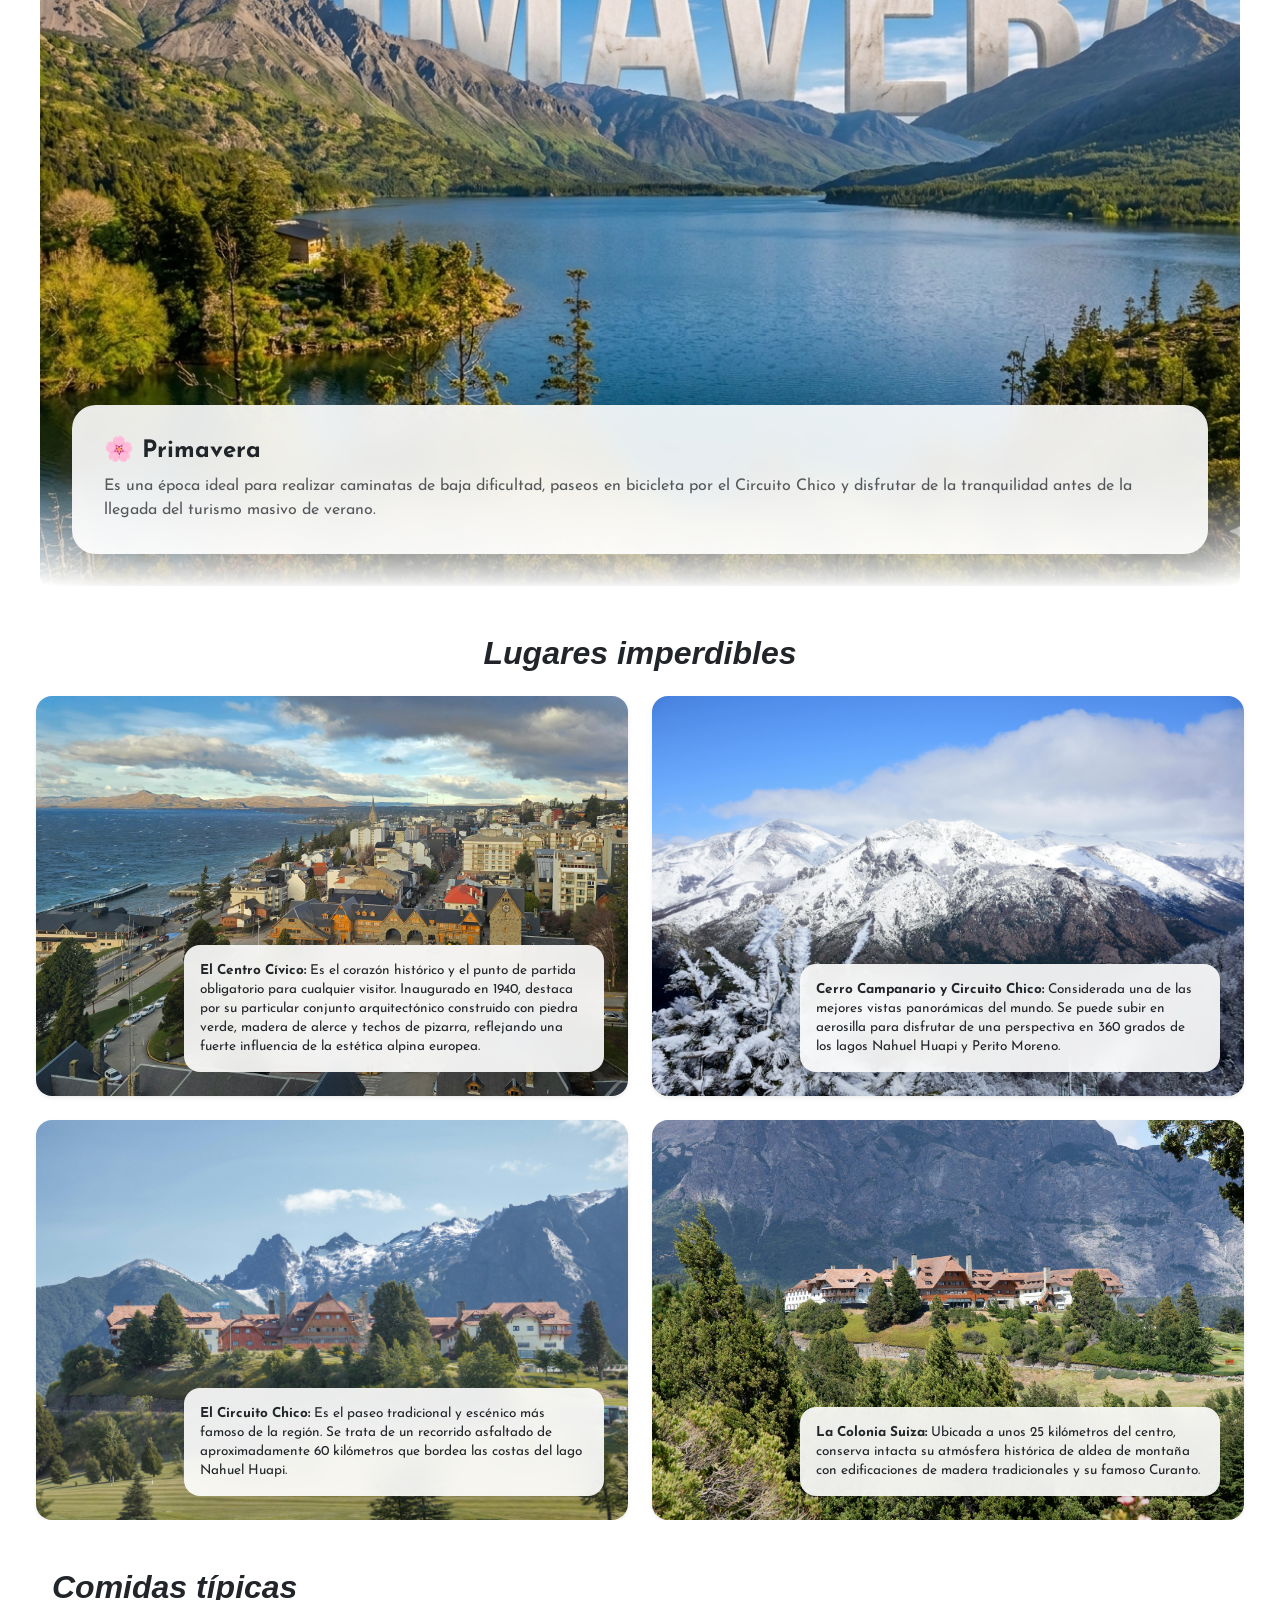
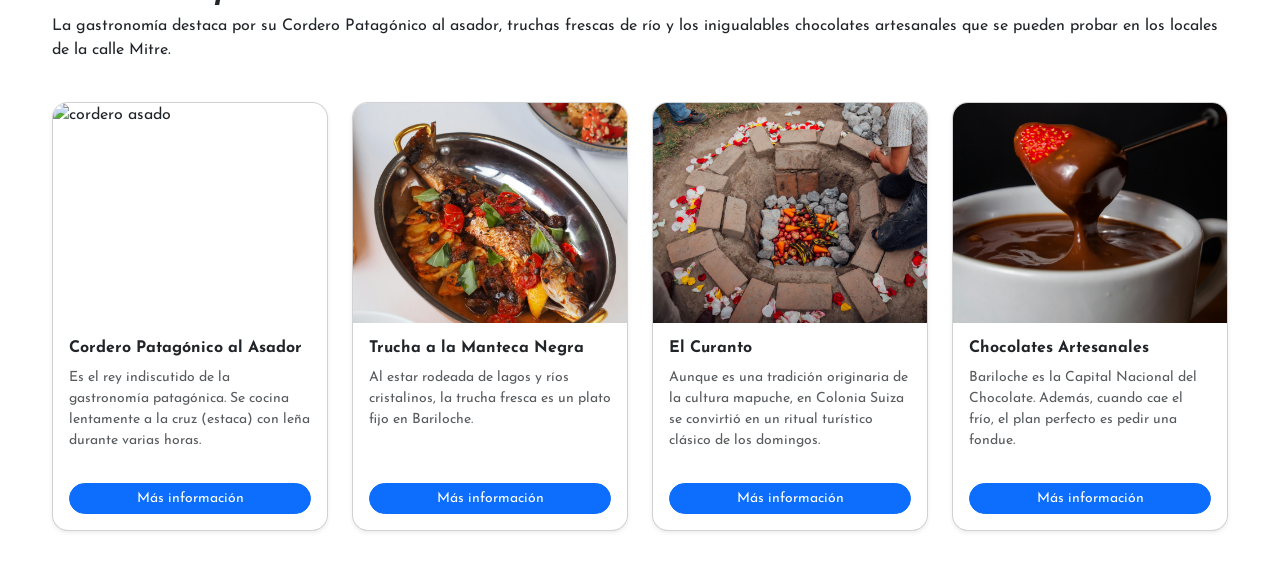
==== commit f8bac94c: "se hizo la seccion de comidas tipicas con los links que llevan a sitios con mas informacion" ====
--- a/pages/bariloche.html
+++ b/pages/bariloche.html
@@ -305,6 +305,139 @@
           </div>
         </div>
       </section>
+      <section class="container mb-5" style="width: 100%; max-width: 1200px">
+        <div class="row align-items-center mb-4 g-4">
+          <div class="col-12">
+            <h2 class="h2 fw-bold mb-2" style="font-style: italic">
+              Comidas típicas
+            </h2>
+            <p>
+              La gastronomía destaca por su Cordero Patagónico al asador,
+              truchas frescas de río y los inigualables chocolates artesanales
+              que se pueden probar en los locales de la calle Mitre.
+            </p>
+          </div>
+        </div>
+
+        <div class="row g-4 justify-content-center">
+          <div
+            class="col-12 col-sm-6 col-md-4 col-lg-3 d-flex justify-content-center"
+          >
+            <div
+              class="card w-100 shadow-sm rounded-4 overflow-hidden hover-card"
+            >
+              <img
+                src="../img/cordero-asado.jpg"
+                class="card-img-top w-100 object-fit-cover"
+                alt="cordero asado"
+                style="height: 220px"
+              />
+              <div class="card-body d-flex flex-column text-start">
+                <h5 class="card-title fw-bold fs-6">
+                  Cordero Patagónico al Asador
+                </h5>
+                <p class="card-text small text-muted flex-grow-1">
+                  Es el rey indiscutido de la gastronomía patagónica. Se cocina
+                  lentamente a la cruz (estaca) con leña durante varias horas.
+                </p>
+                <a
+                  href="https://www.argentina.gob.ar/jefatura/turismo/viaja-por-argentina/cordero-patagonico"
+                  target="_blank"
+                  class="btn btn-primary btn-sm mt-3 rounded-pill btn-hover-effect"
+                  >Más información</a
+                >
+              </div>
+            </div>
+          </div>
+
+          <div
+            class="col-12 col-sm-6 col-md-4 col-lg-3 d-flex justify-content-center"
+          >
+            <div
+              class="card w-100 shadow-sm rounded-4 overflow-hidden hover-card"
+            >
+              <img
+                src="../img/trucha.jpg"
+                class="card-img-top w-100 object-fit-cover"
+                alt="trucha a la manteca negra"
+                style="height: 220px"
+              />
+              <div class="card-body d-flex flex-column text-start">
+                <h5 class="card-title fw-bold fs-6">
+                  Trucha a la Manteca Negra
+                </h5>
+                <p class="card-text small text-muted flex-grow-1">
+                  Al estar rodeada de lagos y ríos cristalinos, la trucha fresca
+                  es un plato fijo en Bariloche.
+                </p>
+                <a
+                  href="https://bariloche.org/receta-trucha-a-las-hierbas-con-manteca-y-limon/"
+                  target="_blank"
+                  class="btn btn-primary btn-sm mt-3 rounded-pill btn-hover-effect"
+                  >Más información</a
+                >
+              </div>
+            </div>
+          </div>
+
+          <div
+            class="col-12 col-sm-6 col-md-4 col-lg-3 d-flex justify-content-center"
+          >
+            <div
+              class="card w-100 shadow-sm rounded-4 overflow-hidden hover-card"
+            >
+              <img
+                src="../img/curanto.jpg"
+                class="card-img-top w-100 object-fit-cover"
+                alt="el curanto"
+                style="height: 220px"
+              />
+              <div class="card-body d-flex flex-column text-start">
+                <h5 class="card-title fw-bold fs-6">El Curanto</h5>
+                <p class="card-text small text-muted flex-grow-1">
+                  Aunque es una tradición originaria de la cultura mapuche, en
+                  Colonia Suiza se convirtió en un ritual turístico clásico de
+                  los domingos.
+                </p>
+                <a
+                  href="https://bariloche.org/el-curanto/"
+                  target="_blank"
+                  class="btn btn-primary btn-sm mt-3 rounded-pill btn-hover-effect"
+                  >Más información</a
+                >
+              </div>
+            </div>
+          </div>
+
+          <div
+            class="col-12 col-sm-6 col-md-4 col-lg-3 d-flex justify-content-center"
+          >
+            <div
+              class="card w-100 shadow-sm rounded-4 overflow-hidden hover-card"
+            >
+              <img
+                src="../img/fondue.jpg"
+                class="card-img-top w-100 object-fit-cover"
+                alt="chocolates artesanales y fondue"
+                style="height: 220px"
+              />
+              <div class="card-body d-flex flex-column text-start">
+                <h5 class="card-title fw-bold fs-6">Chocolates Artesanales</h5>
+                <p class="card-text small text-muted flex-grow-1">
+                  Bariloche es la Capital Nacional del Chocolate. Además, cuando
+                  cae el frío, el plan perfecto es pedir una fondue.
+                </p>
+                <a
+                  href="https://bariloche.org/cine-y-chocolate/"
+                  target="_blank"
+                  class="btn btn-primary btn-sm mt-3 rounded-pill btn-hover-effect"
+                  >Más información</a
+                >
+              </div>
+            </div>
+          </div>
+        </div>
+      </section>
     </main>
   </body>
 </html>
